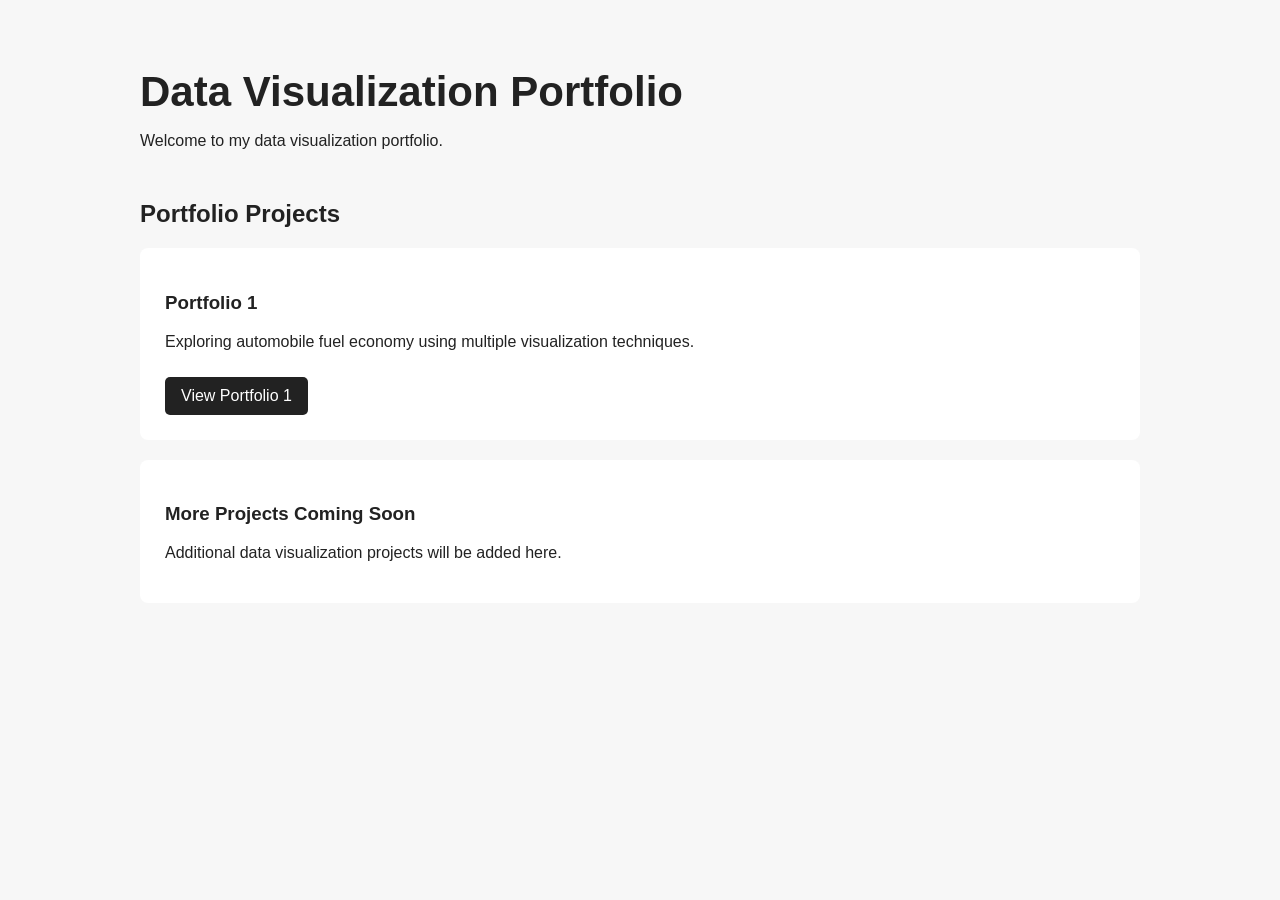
==== index.html @ 12b15d13 "Portfolio 1" ====
<!DOCTYPE html>
<html lang="en">

<head>
    <meta charset="UTF-8">
    <meta name="viewport" content="width=device-width, initial-scale=1.0">

    <title>Data Visualization Portfolio</title>

    <link rel="stylesheet" href="style.css">
</head>

<body>

    <header>
        <h1>Data Visualization Portfolio</h1>
        <p>Welcome to my data visualization portfolio.</p>
    </header>

    <main>

        <h2>Portfolio Projects</h2>

        <div class="project-card">
            <h3>Portfolio 1</h3>

            <p>
                Exploring automobile fuel economy using multiple
                visualization techniques.
            </p>

            <a href="portfolio1.html">View Portfolio 1</a>
        </div>

        <div class="future-projects">
            <h3>More Projects Coming Soon</h3>
            <p>
                Additional data visualization projects will be added here.
            </p>
        </div>

    </main>

</body>

</html>
---- style.css ----
body {
    font-family: Arial, Helvetica, sans-serif;
    max-width: 1000px;
    margin: 0 auto;
    padding: 40px;
    background-color: #f7f7f7;
    color: #222;
}

header {
    margin-bottom: 50px;
}

h1 {
    font-size: 42px;
    margin-bottom: 10px;
}

h2 {
    margin-top: 40px;
}

.project-card,
.future-projects {
    background-color: white;
    padding: 25px;
    margin-top: 20px;
    border-radius: 8px;
}

a {
    display: inline-block;
    margin-top: 10px;
    padding: 10px 16px;
    background-color: #222;
    color: white;
    text-decoration: none;
    border-radius: 5px;
}

a:hover {
    opacity: 0.8;
}

.chart {
    margin-top: 30px;
    margin-bottom: 15px;
}

.description {
    margin-bottom: 60px;
    line-height: 1.6;
}

.back-link {
    margin-bottom: 30px;
}
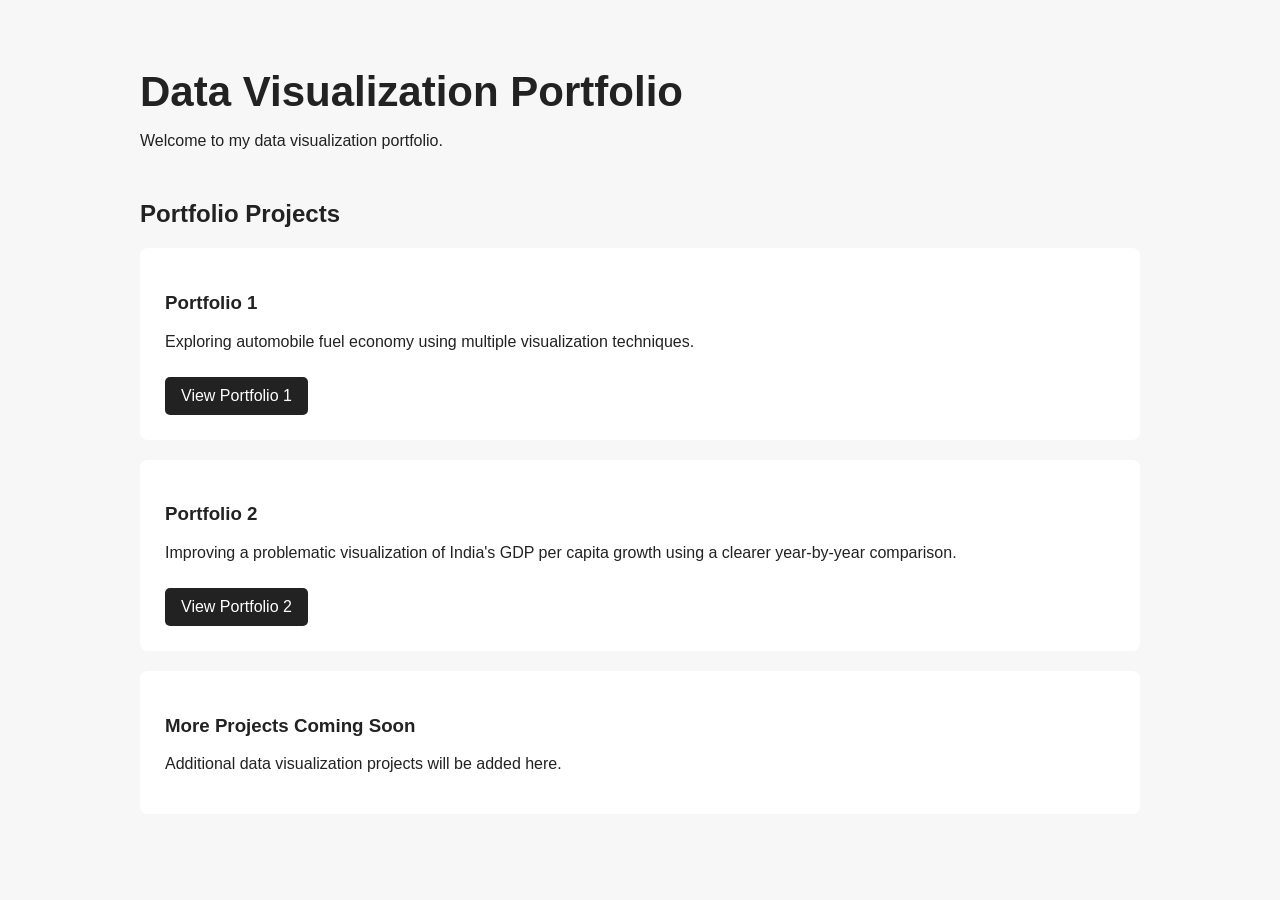
==== commit 43ee8232: "Add Portfolio 2 GDP Visualization" ====
--- a/index.html
+++ b/index.html
@@ -32,12 +32,24 @@
             <a href="portfolio1.html">View Portfolio 1</a>
         </div>
 
-        <div class="future-projects">
-            <h3>More Projects Coming Soon</h3>
-            <p>
-                Additional data visualization projects will be added here.
-            </p>
-        </div>
+<div class="project-card">
+    <h3>Portfolio 2</h3>
+
+    <p>
+        Improving a problematic visualization of India's GDP per capita growth
+        using a clearer year-by-year comparison.
+    </p>
+
+    <a href="portfolio2/index.html">View Portfolio 2</a>
+</div>
+
+<div class="future-projects">
+    <h3>More Projects Coming Soon</h3>
+
+    <p>
+        Additional data visualization projects will be added here.
+    </p>
+</div>
 
     </main>
 
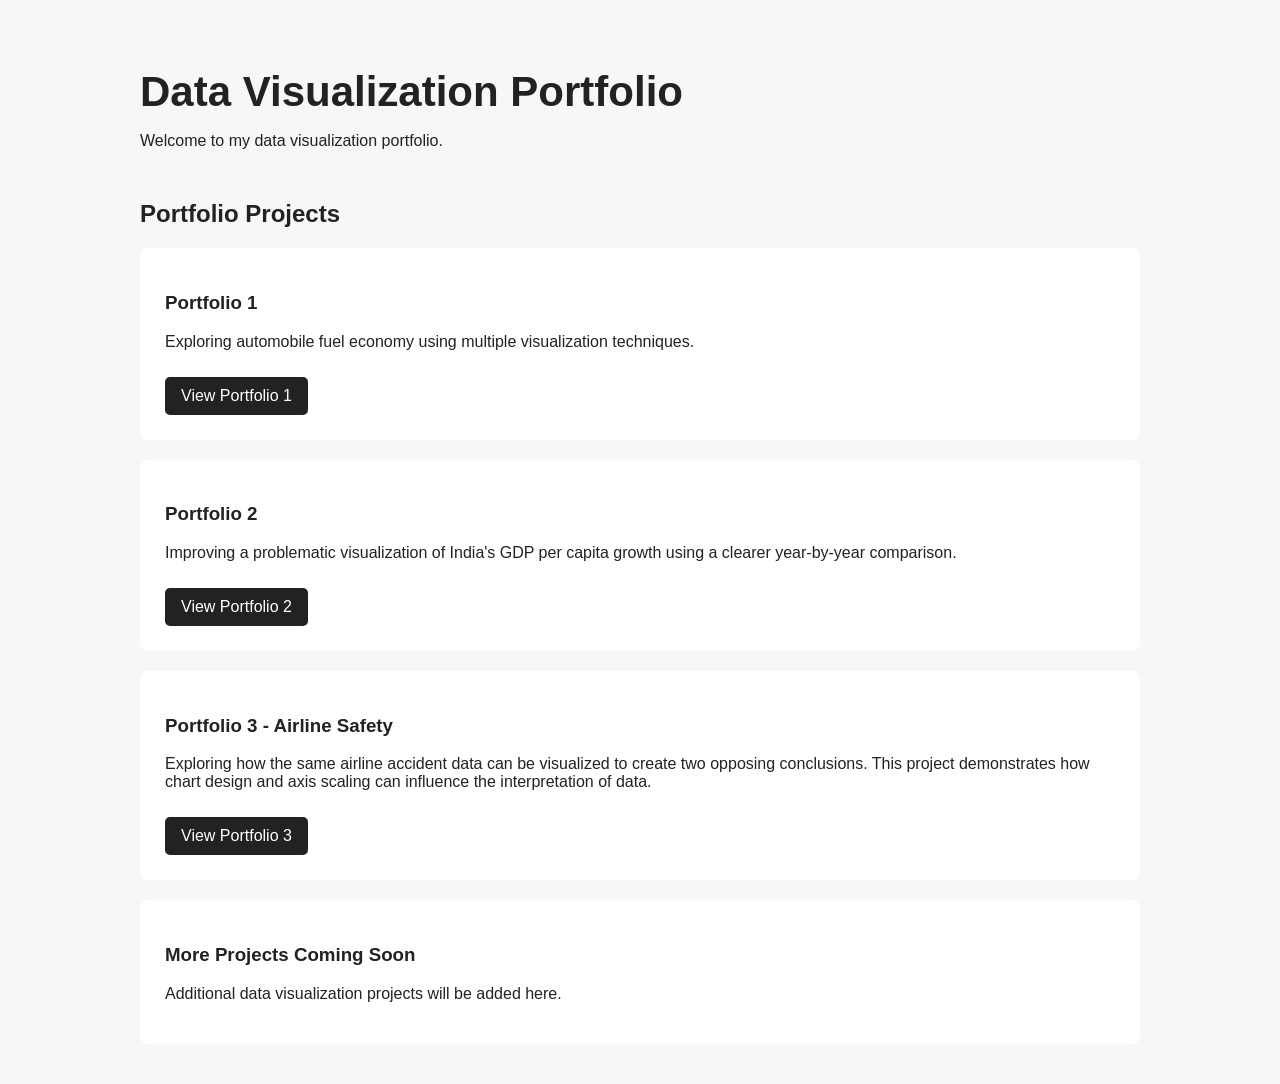
==== commit 4e810423: "Added Portfolio 3- Airline Safety Visualization" ====
--- a/index.html
+++ b/index.html
@@ -43,6 +43,19 @@
     <a href="portfolio2/index.html">View Portfolio 2</a>
 </div>
 
+<div class="project-card">
+    <h3>Portfolio 3 - Airline Safety</h3>
+
+    <p>
+        Exploring how the same airline accident data can be
+        visualized to create two opposing conclusions.
+        This project demonstrates how chart design and
+        axis scaling can influence the interpretation of data.
+    </p>
+
+    <a href="Portfolio%203/index.html">View Portfolio 3</a>
+</div>
+
 <div class="future-projects">
     <h3>More Projects Coming Soon</h3>
 
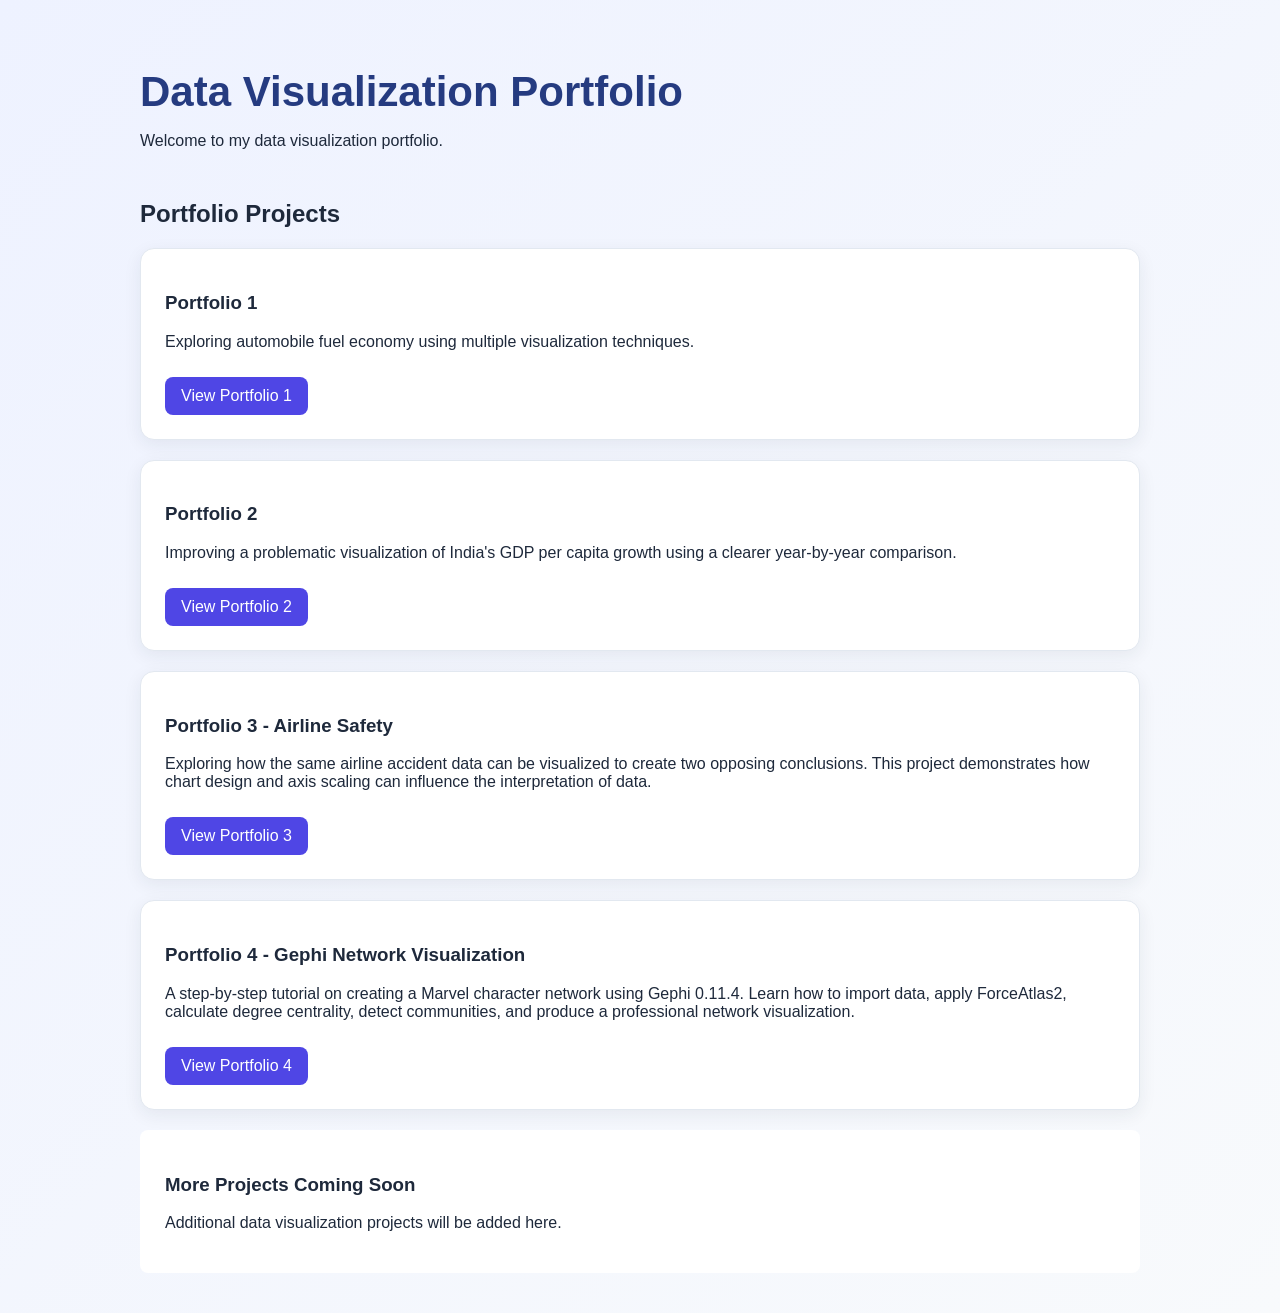
==== commit 11c48ecd: "Add Portfolio 4 Gephi tutorial" ====
--- a/index.html
+++ b/index.html
@@ -56,6 +56,22 @@
     <a href="Portfolio%203/index.html">View Portfolio 3</a>
 </div>
 
+<div class="project-card">
+  <h3>Portfolio 4 - Gephi Network Visualization</h3>
+
+  <p>
+    A step-by-step tutorial on creating a Marvel character
+    network using Gephi 0.11.4. Learn how to import data,
+    apply ForceAtlas2, calculate degree centrality,
+    detect communities, and produce a professional
+    network visualization.
+  </p>
+
+  <a href="Portfolio%204/index.html">
+    View Portfolio 4
+  </a>
+</div>
+
 <div class="future-projects">
     <h3>More Projects Coming Soon</h3>
 
--- a/style.css
+++ b/style.css
@@ -54,4 +54,67 @@
 
 .back-link {
     margin-bottom: 30px;
-}+}
+
+/* Portfolio 4 - Visual improvements */
+
+body {
+  background: linear-gradient(135deg, #eef2ff, #f8fafc);
+  color: #1e293b;
+}
+
+header h1 {
+  color: #253b80;
+}
+
+.project-card {
+  background: white;
+  border: 1px solid #e2e8f0;
+  border-radius: 14px;
+  padding: 24px;
+  margin-bottom: 20px;
+  box-shadow: 0 5px 18px rgba(30, 41, 59, 0.07);
+  transition: transform 0.2s, box-shadow 0.2s;
+}
+
+.project-card:hover {
+  transform: translateY(-4px);
+  box-shadow: 0 10px 25px rgba(30, 41, 59, 0.12);
+}
+
+.project-card a {
+  background: #4f46e5;
+  color: white;
+  border-radius: 8px;
+  padding: 10px 16px;
+  display: inline-block;
+  text-decoration: none;
+}
+
+.project-card a:hover {
+  background: #3730a3;
+}
+
+main section {
+  margin-bottom: 35px;
+}
+
+main section h2 {
+  color: #253b80;
+  margin-bottom: 15px;
+}
+
+main section h3 {
+  color: #334155;
+  margin-top: 25px;
+}
+
+main section img {
+  display: block;
+  max-width: 100%;
+  height: auto;
+  margin: 16px auto 28px;
+  border: 1px solid #e2e8f0;
+  border-radius: 10px;
+  box-shadow: 0 4px 14px rgba(0, 0, 0, 0.08);
+}
